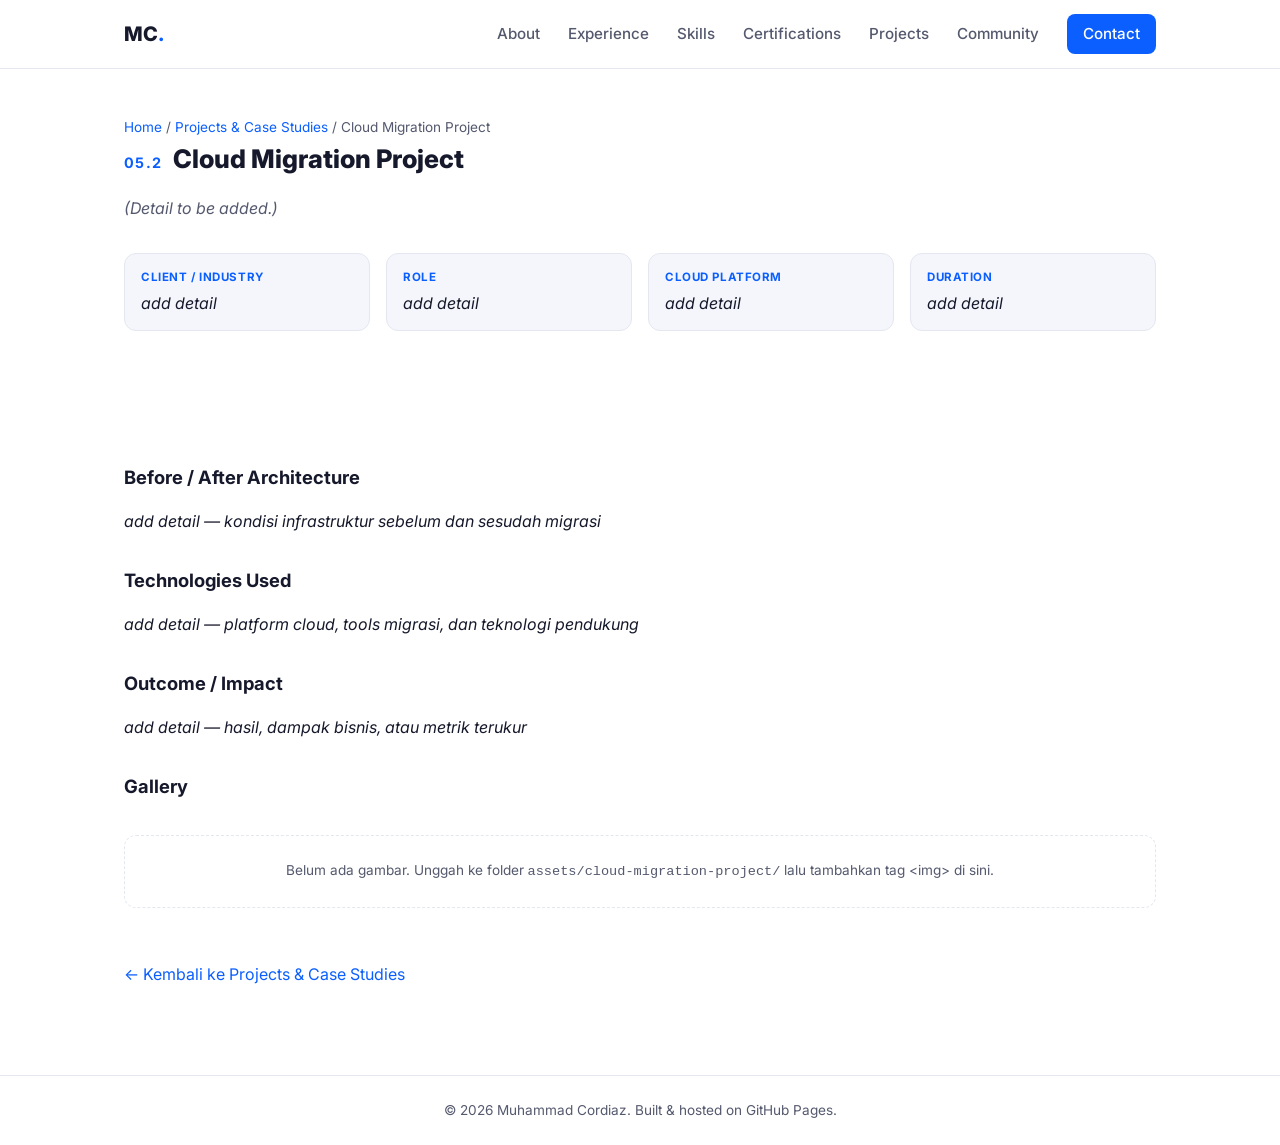
==== projects/cloud-migration-project.html @ a1bafc5b "Add project detail pages with links and gallery styling Link project cards to dedicated detail pages" ====
<!DOCTYPE html>
<html lang="id">
<head>
<meta charset="UTF-8">
<meta name="viewport" content="width=device-width, initial-scale=1.0">
<title>Cloud Migration Project — Muhammad Cordiaz</title>
<meta name="description" content="Studi kasus cloud migration project oleh Muhammad Cordiaz — arsitektur before/after, teknologi yang digunakan, dan hasil terukur.">

<meta property="og:type" content="article">
<meta property="og:title" content="Cloud Migration Project — Muhammad Cordiaz">
<meta property="og:description" content="Studi kasus cloud migration project oleh Muhammad Cordiaz.">
<meta property="og:url" content="https://cordiaz.github.io/projects/cloud-migration-project.html">

<link rel="icon" href="data:image/svg+xml,%3Csvg xmlns='http://www.w3.org/2000/svg' viewBox='0 0 100 100'%3E%3Crect width='100' height='100' rx='20' fill='%230b5fff'/%3E%3Ctext x='50' y='68' font-size='58' text-anchor='middle' fill='white' font-family='Arial, sans-serif' font-weight='bold'%3EC%3C/text%3E%3C/svg%3E">

<link rel="preconnect" href="https://fonts.googleapis.com">
<link rel="preconnect" href="https://fonts.gstatic.com" crossorigin>
<link href="https://fonts.googleapis.com/css2?family=Inter:wght@400;500;600;700;800&display=swap" rel="stylesheet">

<link rel="stylesheet" href="../style.css">
</head>
<body>

<header class="site-header" id="top">
  <div class="container header-inner">
    <a class="logo" href="../index.html#top">MC<span>.</span></a>
    <button class="nav-toggle" id="navToggle" aria-label="Toggle navigation" aria-expanded="false">
      <span></span><span></span><span></span>
    </button>
    <nav class="nav" id="nav">
      <a href="../index.html#about">About</a>
      <a href="../index.html#experience">Experience</a>
      <a href="../index.html#skills">Skills</a>
      <a href="../index.html#certifications">Certifications</a>
      <a href="../index.html#projects">Projects</a>
      <a href="../index.html#community">Community</a>
      <a href="../index.html#contact" class="nav-cta">Contact</a>
    </nav>
  </div>
</header>

<main>

  <section class="section project-detail-hero">
    <div class="container">
      <p class="breadcrumb">
        <a href="../index.html">Home</a> /
        <a href="../index.html#projects">Projects &amp; Case Studies</a> /
        Cloud Migration Project
      </p>
      <h2 class="section-title"><span>05.2</span> Cloud Migration Project</h2>
      <p class="section-intro"><em>(Detail to be added.)</em></p>

      <div class="project-meta">
        <div class="project-meta-item">
          <span class="project-meta-label">Client / Industry</span>
          <span><em>add detail</em></span>
        </div>
        <div class="project-meta-item">
          <span class="project-meta-label">Role</span>
          <span><em>add detail</em></span>
        </div>
        <div class="project-meta-item">
          <span class="project-meta-label">Cloud Platform</span>
          <span><em>add detail</em></span>
        </div>
        <div class="project-meta-item">
          <span class="project-meta-label">Duration</span>
          <span><em>add detail</em></span>
        </div>
      </div>
    </div>
  </section>

  <section class="section">
    <div class="container project-body">
      <h3>Before / After Architecture</h3>
      <p><em>add detail — kondisi infrastruktur sebelum dan sesudah migrasi</em></p>

      <h3>Technologies Used</h3>
      <p><em>add detail — platform cloud, tools migrasi, dan teknologi pendukung</em></p>

      <h3>Outcome / Impact</h3>
      <p><em>add detail — hasil, dampak bisnis, atau metrik terukur</em></p>

      <h3>Gallery</h3>
      <div class="project-gallery">
        <!--
          Tambahkan gambar di sini, contoh:
          <img src="../assets/cloud-migration-project/diagram-01.jpg" alt="Deskripsi gambar">
        -->
        <p class="project-gallery-empty">Belum ada gambar. Unggah ke folder <code>assets/cloud-migration-project/</code> lalu tambahkan tag &lt;img&gt; di sini.</p>
      </div>

      <p class="back-to-projects"><a href="../index.html#projects">&larr; Kembali ke Projects &amp; Case Studies</a></p>
    </div>
  </section>

</main>

<footer class="site-footer">
  <div class="container footer-inner">
    <p>&copy; <span id="year"></span> Muhammad Cordiaz. Built &amp; hosted on GitHub Pages.</p>
  </div>
</footer>

<script src="../script.js"></script>
</body>
</html>
---- style.css ----
:root {
  --bg: #ffffff;
  --bg-alt: #f4f6fb;
  --text: #16192b;
  --text-muted: #55596e;
  --border: #e4e7f0;
  --accent: #0b5fff;
  --accent-dark: #0842b8;
  --accent-soft: #eaf1ff;
  --card-bg: #ffffff;
  --header-bg: rgba(255, 255, 255, 0.85);
  --radius: 12px;
  --max-width: 1080px;
  color-scheme: light;
}

@media (prefers-color-scheme: dark) {
  :root:not([data-theme="light"]) {
    --bg: #0f1220;
    --bg-alt: #151933;
    --text: #eef0fb;
    --text-muted: #a7abc7;
    --border: #262b4a;
    --accent: #5b8dff;
    --accent-dark: #7fa4ff;
    --accent-soft: #1b2450;
    --card-bg: #171c38;
    --header-bg: rgba(15, 18, 32, 0.85);
    color-scheme: dark;
  }
}

* { box-sizing: border-box; }

html { scroll-behavior: smooth; }

body {
  margin: 0;
  background: var(--bg);
  color: var(--text);
  font-family: 'Inter', -apple-system, BlinkMacSystemFont, 'Segoe UI', sans-serif;
  line-height: 1.6;
  -webkit-font-smoothing: antialiased;
}

.container {
  max-width: var(--max-width);
  margin: 0 auto;
  padding: 0 24px;
}

a { color: var(--accent); text-decoration: none; }
a:hover { color: var(--accent-dark); }

/* Header */
.site-header {
  position: sticky;
  top: 0;
  z-index: 50;
  background: var(--header-bg);
  backdrop-filter: blur(10px);
  border-bottom: 1px solid var(--border);
}

.header-inner {
  display: flex;
  align-items: center;
  justify-content: space-between;
  height: 68px;
}

.logo {
  font-weight: 800;
  font-size: 1.25rem;
  color: var(--text);
}
.logo span { color: var(--accent); }

.nav {
  display: flex;
  align-items: center;
  gap: 28px;
}

.nav a {
  color: var(--text-muted);
  font-weight: 500;
  font-size: 0.95rem;
}
.nav a:hover { color: var(--text); }

.nav-cta {
  background: var(--accent);
  color: #fff !important;
  padding: 8px 16px;
  border-radius: 8px;
}
.nav-cta:hover { background: var(--accent-dark); }

.nav-toggle {
  display: none;
  flex-direction: column;
  justify-content: center;
  gap: 5px;
  width: 36px;
  height: 36px;
  background: none;
  border: none;
  cursor: pointer;
}
.nav-toggle span {
  display: block;
  height: 2px;
  width: 100%;
  background: var(--text);
  border-radius: 2px;
}

/* Hero */
.hero {
  padding: 96px 0 64px;
  background: radial-gradient(circle at 20% 20%, var(--accent-soft), transparent 60%);
}

.eyebrow {
  color: var(--accent);
  font-weight: 600;
  text-transform: uppercase;
  letter-spacing: 0.08em;
  font-size: 0.85rem;
  margin: 0 0 12px;
}

.hero h1 {
  font-size: clamp(2rem, 5vw, 3rem);
  margin: 0 0 20px;
  font-weight: 800;
  letter-spacing: -0.02em;
}

.hero-lede {
  max-width: 640px;
  color: var(--text-muted);
  font-size: 1.1rem;
  margin: 0 0 32px;
}

.hero-actions {
  display: flex;
  flex-wrap: wrap;
  gap: 12px;
  margin-bottom: 32px;
}

.btn {
  display: inline-block;
  padding: 12px 22px;
  border-radius: 8px;
  font-weight: 600;
  font-size: 0.95rem;
  border: 1px solid transparent;
}
.btn-primary {
  background: var(--accent);
  color: #fff !important;
}
.btn-primary:hover { background: var(--accent-dark); }
.btn-ghost {
  background: transparent;
  color: var(--text) !important;
  border-color: var(--border);
}
.btn-ghost:hover { border-color: var(--accent); color: var(--accent) !important; }

.hero-badges {
  list-style: none;
  display: flex;
  flex-wrap: wrap;
  gap: 10px;
  padding: 0;
  margin: 0;
}
.hero-badges li {
  font-size: 0.8rem;
  font-weight: 600;
  color: var(--text-muted);
  background: var(--card-bg);
  border: 1px solid var(--border);
  padding: 6px 12px;
  border-radius: 999px;
}

/* Sections */
.section { padding: 72px 0; }
.section-alt { background: var(--bg-alt); }

.section-title {
  font-size: 1.6rem;
  font-weight: 800;
  margin: 0 0 32px;
  display: flex;
  align-items: baseline;
  gap: 10px;
}
.section-title span {
  color: var(--accent);
  font-size: 0.9rem;
  font-weight: 700;
  letter-spacing: 0.1em;
}

.section-intro {
  color: var(--text-muted);
  margin: -16px 0 32px;
  max-width: 640px;
}

.section-note {
  margin-top: 28px;
  font-size: 0.9rem;
  color: var(--text-muted);
}

/* About */
.about-grid {
  display: grid;
  gap: 20px;
  max-width: 760px;
}
.about-grid p { margin: 0; color: var(--text-muted); }

/* Timeline */
.timeline {
  list-style: none;
  padding: 0;
  margin: 0;
  border-left: 2px solid var(--border);
}
.timeline-item {
  position: relative;
  padding: 0 0 36px 28px;
}
.timeline-item:last-child { padding-bottom: 0; }
.timeline-item::before {
  content: "";
  position: absolute;
  left: -7px;
  top: 4px;
  width: 12px;
  height: 12px;
  border-radius: 50%;
  background: var(--accent);
  border: 3px solid var(--bg-alt);
}
.timeline-date {
  font-size: 0.85rem;
  font-weight: 600;
  color: var(--accent);
}
.timeline-body h3 {
  margin: 4px 0 2px;
  font-size: 1.1rem;
}
.timeline-org {
  margin: 0 0 8px;
  font-size: 0.9rem;
  color: var(--text-muted);
  font-weight: 500;
}
.timeline-body p:last-child {
  margin: 0;
  color: var(--text-muted);
}

/* Skills */
.skills-grid {
  display: grid;
  grid-template-columns: repeat(auto-fit, minmax(220px, 1fr));
  gap: 16px;
}
.skill-card {
  background: var(--card-bg);
  border: 1px solid var(--border);
  border-radius: var(--radius);
  padding: 20px;
}
.skill-card h3 {
  margin: 0 0 8px;
  font-size: 1rem;
}
.skill-card p {
  margin: 0;
  color: var(--text-muted);
  font-size: 0.92rem;
}

/* Certifications */
.highlight-badge {
  display: flex;
  flex-wrap: wrap;
  align-items: center;
  gap: 12px;
  background: var(--accent-soft);
  border: 1px solid var(--accent);
  border-radius: var(--radius);
  padding: 18px 22px;
  margin-bottom: 28px;
}
.highlight-badge strong { color: var(--accent-dark); }
.highlight-badge span { color: var(--text-muted); font-size: 0.9rem; }

.cert-grid {
  display: grid;
  grid-template-columns: repeat(auto-fit, minmax(240px, 1fr));
  gap: 14px;
}
.cert-item {
  background: var(--card-bg);
  border: 1px solid var(--border);
  border-radius: var(--radius);
  padding: 16px 18px;
}
.cert-item h4 {
  margin: 0 0 4px;
  font-size: 0.95rem;
}
.cert-item span {
  font-size: 0.82rem;
  color: var(--text-muted);
}

/* Projects */
.project-grid {
  display: grid;
  grid-template-columns: repeat(auto-fit, minmax(260px, 1fr));
  gap: 18px;
}
.project-card {
  background: var(--card-bg);
  border: 1px solid var(--border);
  border-radius: var(--radius);
  padding: 22px;
}
.project-card--placeholder {
  border-style: dashed;
}
.project-card h3 {
  margin: 0 0 8px;
  font-size: 1.05rem;
}
.project-field {
  font-size: 0.85rem;
  color: var(--accent);
  font-weight: 600;
  margin: 0 0 8px;
}
.project-card-link {
  display: inline-block;
  margin-top: 10px;
  font-size: 0.88rem;
  font-weight: 600;
}

/* Project detail pages */
.breadcrumb {
  font-size: 0.85rem;
  color: var(--text-muted);
  margin: 24px 0 0;
}
.breadcrumb a { color: var(--accent); }
.project-detail-hero { padding: 24px 0 0; }
.project-meta {
  display: grid;
  grid-template-columns: repeat(auto-fit, minmax(200px, 1fr));
  gap: 16px;
  margin: 28px 0;
}
.project-meta-item {
  background: var(--bg-alt);
  border: 1px solid var(--border);
  border-radius: var(--radius);
  padding: 14px 16px;
}
.project-meta-label {
  display: block;
  font-size: 0.72rem;
  text-transform: uppercase;
  letter-spacing: 0.05em;
  color: var(--accent);
  font-weight: 700;
  margin-bottom: 4px;
}
.project-body h3 {
  margin: 32px 0 8px;
  font-size: 1.15rem;
}
.project-gallery {
  display: grid;
  grid-template-columns: repeat(auto-fit, minmax(220px, 1fr));
  gap: 16px;
  margin: 20px 0 8px;
}
.project-gallery img {
  width: 100%;
  display: block;
  border-radius: var(--radius);
  border: 1px solid var(--border);
  object-fit: cover;
  aspect-ratio: 4 / 3;
}
.project-gallery-empty {
  border: 1px dashed var(--border);
  border-radius: var(--radius);
  padding: 24px;
  text-align: center;
  color: var(--text-muted);
  font-size: 0.85rem;
}
.back-to-projects { margin-top: 40px; }

.project-card p:last-child {
  margin: 0;
  color: var(--text-muted);
  font-size: 0.92rem;
}

/* Community */
.community-list {
  list-style: none;
  padding: 0;
  margin: 0;
  display: grid;
  gap: 12px;
  max-width: 640px;
}
.community-list li {
  position: relative;
  padding-left: 22px;
  color: var(--text-muted);
}
.community-list li::before {
  content: "";
  position: absolute;
  left: 0;
  top: 9px;
  width: 8px;
  height: 8px;
  border-radius: 50%;
  background: var(--accent);
}

/* Contact */
.contact-grid {
  display: grid;
  grid-template-columns: repeat(auto-fit, minmax(220px, 1fr));
  gap: 14px;
}
.contact-item {
  display: flex;
  flex-direction: column;
  gap: 4px;
  background: var(--card-bg);
  border: 1px solid var(--border);
  border-radius: var(--radius);
  padding: 18px;
}
.contact-item:hover { border-color: var(--accent); }
.contact-label {
  font-size: 0.78rem;
  text-transform: uppercase;
  letter-spacing: 0.06em;
  color: var(--text-muted);
}
.contact-value {
  font-weight: 600;
  color: var(--text);
}

/* Footer */
.site-footer {
  border-top: 1px solid var(--border);
  padding: 24px 0;
}
.footer-inner p {
  margin: 0;
  color: var(--text-muted);
  font-size: 0.85rem;
  text-align: center;
}

/* Responsive nav */
@media (max-width: 720px) {
  .nav-toggle { display: flex; }
  .nav {
    position: absolute;
    top: 68px;
    left: 0;
    right: 0;
    background: var(--bg);
    border-bottom: 1px solid var(--border);
    flex-direction: column;
    align-items: flex-start;
    gap: 0;
    padding: 8px 24px 16px;
    display: none;
  }
  .nav.open { display: flex; }
  .nav a {
    width: 100%;
    padding: 12px 0;
    border-bottom: 1px solid var(--border);
  }
  .nav-cta {
    margin-top: 8px;
    text-align: center;
  }
  .hero { padding: 72px 0 48px; }
}
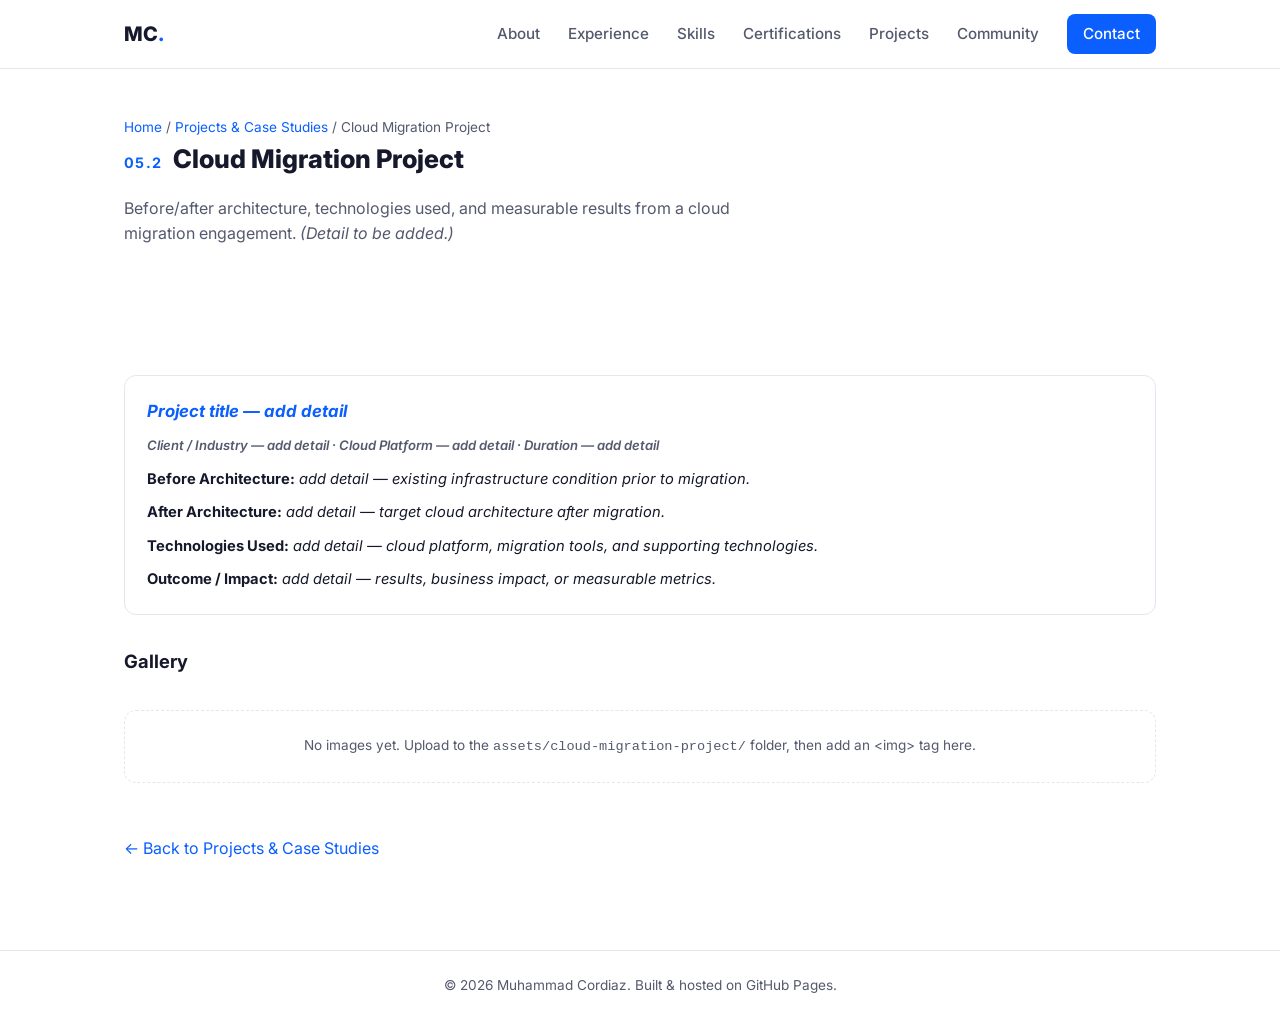
==== commit 6652ddb9: "Align Cloud Migration Project page format with Training Program Delivered Restructure the Cloud Migr" ====
--- a/projects/cloud-migration-project.html
+++ b/projects/cloud-migration-project.html
@@ -1,14 +1,14 @@
 <!DOCTYPE html>
-<html lang="id">
+<html lang="en">
 <head>
 <meta charset="UTF-8">
 <meta name="viewport" content="width=device-width, initial-scale=1.0">
 <title>Cloud Migration Project — Muhammad Cordiaz</title>
-<meta name="description" content="Studi kasus cloud migration project oleh Muhammad Cordiaz — arsitektur before/after, teknologi yang digunakan, dan hasil terukur.">
+<meta name="description" content="Cloud migration project case study by Muhammad Cordiaz — before/after architecture, technologies used, and measurable results.">
 
 <meta property="og:type" content="article">
 <meta property="og:title" content="Cloud Migration Project — Muhammad Cordiaz">
-<meta property="og:description" content="Studi kasus cloud migration project oleh Muhammad Cordiaz.">
+<meta property="og:description" content="Cloud migration project case study by Muhammad Cordiaz.">
 <meta property="og:url" content="https://cordiaz.github.io/projects/cloud-migration-project.html">
 
 <link rel="icon" href="data:image/svg+xml,%3Csvg xmlns='http://www.w3.org/2000/svg' viewBox='0 0 100 100'%3E%3Crect width='100' height='100' rx='20' fill='%230b5fff'/%3E%3Ctext x='50' y='68' font-size='58' text-anchor='middle' fill='white' font-family='Arial, sans-serif' font-weight='bold'%3EC%3C/text%3E%3C/svg%3E">
@@ -49,50 +49,35 @@
         Cloud Migration Project
       </p>
       <h2 class="section-title"><span>05.2</span> Cloud Migration Project</h2>
-      <p class="section-intro"><em>(Detail to be added.)</em></p>
-
-      <div class="project-meta">
-        <div class="project-meta-item">
-          <span class="project-meta-label">Client / Industry</span>
-          <span><em>add detail</em></span>
-        </div>
-        <div class="project-meta-item">
-          <span class="project-meta-label">Role</span>
-          <span><em>add detail</em></span>
-        </div>
-        <div class="project-meta-item">
-          <span class="project-meta-label">Cloud Platform</span>
-          <span><em>add detail</em></span>
-        </div>
-        <div class="project-meta-item">
-          <span class="project-meta-label">Duration</span>
-          <span><em>add detail</em></span>
-        </div>
-      </div>
+      <p class="section-intro">Before/after architecture, technologies used, and measurable results from a cloud migration engagement. <em>(Detail to be added.)</em></p>
     </div>
   </section>
 
   <section class="section">
     <div class="container project-body">
-      <h3>Before / After Architecture</h3>
-      <p><em>add detail — kondisi infrastruktur sebelum dan sesudah migrasi</em></p>
+      <div class="solution-cards">
 
-      <h3>Technologies Used</h3>
-      <p><em>add detail — platform cloud, tools migrasi, dan teknologi pendukung</em></p>
+        <div class="card">
+          <h3><em>Project title — add detail</em></h3>
+          <p class="card-meta"><em>Client / Industry — add detail</em> &middot; <em>Cloud Platform — add detail</em> &middot; <em>Duration — add detail</em></p>
+          <p><strong>Before Architecture:</strong> <em>add detail — existing infrastructure condition prior to migration.</em></p>
+          <p><strong>After Architecture:</strong> <em>add detail — target cloud architecture after migration.</em></p>
+          <p><strong>Technologies Used:</strong> <em>add detail — cloud platform, migration tools, and supporting technologies.</em></p>
+          <p><strong>Outcome / Impact:</strong> <em>add detail — results, business impact, or measurable metrics.</em></p>
+        </div>
 
-      <h3>Outcome / Impact</h3>
-      <p><em>add detail — hasil, dampak bisnis, atau metrik terukur</em></p>
+      </div>
 
       <h3>Gallery</h3>
       <div class="project-gallery">
         <!--
-          Tambahkan gambar di sini, contoh:
-          <img src="../assets/cloud-migration-project/diagram-01.jpg" alt="Deskripsi gambar">
+          Add images here, for example:
+          <img src="../assets/cloud-migration-project/diagram-01.jpg" alt="Image description">
         -->
-        <p class="project-gallery-empty">Belum ada gambar. Unggah ke folder <code>assets/cloud-migration-project/</code> lalu tambahkan tag &lt;img&gt; di sini.</p>
+        <p class="project-gallery-empty">No images yet. Upload to the <code>assets/cloud-migration-project/</code> folder, then add an &lt;img&gt; tag here.</p>
       </div>
 
-      <p class="back-to-projects"><a href="../index.html#projects">&larr; Kembali ke Projects &amp; Case Studies</a></p>
+      <p class="back-to-projects"><a href="../index.html#projects">&larr; Back to Projects &amp; Case Studies</a></p>
     </div>
   </section>
 
--- a/style.css
+++ b/style.css
@@ -417,6 +417,37 @@
   font-size: 0.85rem;
 }
 .back-to-projects { margin-top: 40px; }
+
+.solution-cards {
+  display: grid;
+  grid-template-columns: repeat(auto-fit, minmax(260px, 1fr));
+  gap: 18px;
+  margin: 24px 0 8px;
+}
+.solution-cards .card {
+  background: var(--card-bg);
+  border: 1px solid var(--border);
+  border-radius: var(--radius);
+  padding: 22px;
+}
+.solution-cards .card h3 {
+  margin: 0 0 10px;
+  font-size: 1.05rem;
+  color: var(--accent);
+}
+.solution-cards .card .card-meta {
+  font-size: 0.82rem;
+  font-weight: 600;
+  color: var(--text-muted);
+  margin: 0 0 12px;
+}
+.solution-cards .card p {
+  font-size: 0.92rem;
+  margin: 0 0 10px;
+}
+.solution-cards .card p:last-child {
+  margin: 0;
+}
 
 .project-card p:last-child {
   margin: 0;
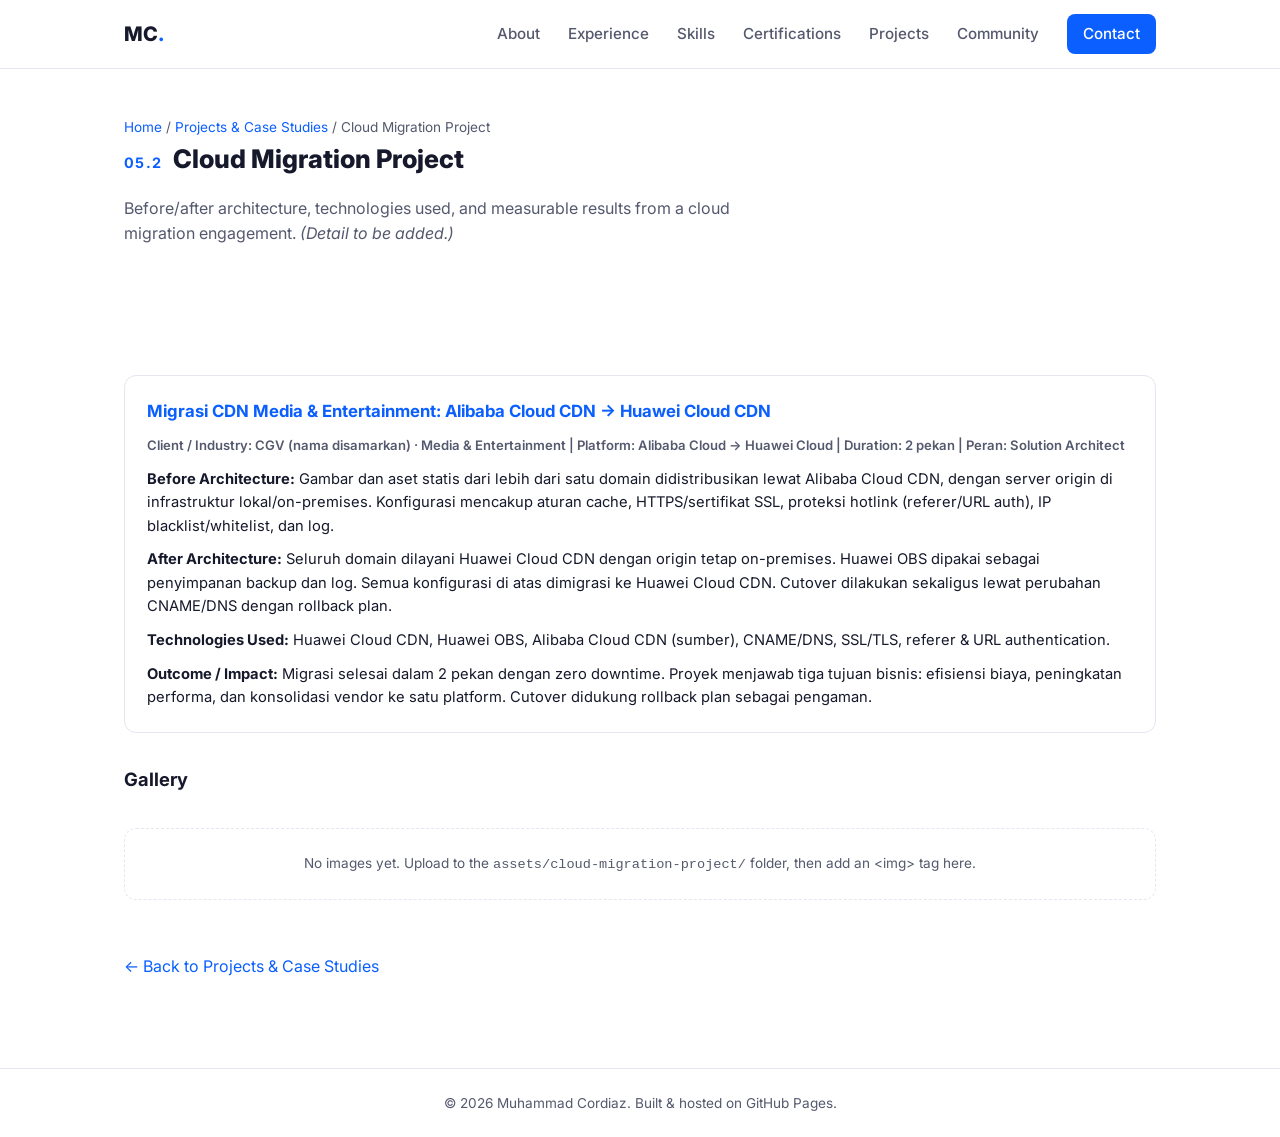
==== commit 9c2e588b: "Add project details for CDN migration case study" ====
--- a/projects/cloud-migration-project.html
+++ b/projects/cloud-migration-project.html
@@ -57,14 +57,14 @@
     <div class="container project-body">
       <div class="solution-cards">
 
-        <div class="card">
-          <h3><em>Project title — add detail</em></h3>
-          <p class="card-meta"><em>Client / Industry — add detail</em> &middot; <em>Cloud Platform — add detail</em> &middot; <em>Duration — add detail</em></p>
-          <p><strong>Before Architecture:</strong> <em>add detail — existing infrastructure condition prior to migration.</em></p>
-          <p><strong>After Architecture:</strong> <em>add detail — target cloud architecture after migration.</em></p>
-          <p><strong>Technologies Used:</strong> <em>add detail — cloud platform, migration tools, and supporting technologies.</em></p>
-          <p><strong>Outcome / Impact:</strong> <em>add detail — results, business impact, or measurable metrics.</em></p>
-        </div>
+<div class="card">
+  <h3>Migrasi CDN Media &amp; Entertainment: Alibaba Cloud CDN → Huawei Cloud CDN</h3>
+  <p class="card-meta">Client / Industry: CGV (nama disamarkan) · Media &amp; Entertainment | Platform: Alibaba Cloud → Huawei Cloud | Duration: 2 pekan | Peran: Solution Architect</p>
+  <p><strong>Before Architecture:</strong> Gambar dan aset statis dari lebih dari satu domain didistribusikan lewat Alibaba Cloud CDN, dengan server origin di infrastruktur lokal/on-premises. Konfigurasi mencakup aturan cache, HTTPS/sertifikat SSL, proteksi hotlink (referer/URL auth), IP blacklist/whitelist, dan log.</p>
+  <p><strong>After Architecture:</strong> Seluruh domain dilayani Huawei Cloud CDN dengan origin tetap on-premises. Huawei OBS dipakai sebagai penyimpanan backup dan log. Semua konfigurasi di atas dimigrasi ke Huawei Cloud CDN. Cutover dilakukan sekaligus lewat perubahan CNAME/DNS dengan rollback plan.</p>
+  <p><strong>Technologies Used:</strong> Huawei Cloud CDN, Huawei OBS, Alibaba Cloud CDN (sumber), CNAME/DNS, SSL/TLS, referer &amp; URL authentication.</p>
+  <p><strong>Outcome / Impact:</strong> Migrasi selesai dalam 2 pekan dengan zero downtime. Proyek menjawab tiga tujuan bisnis: efisiensi biaya, peningkatan performa, dan konsolidasi vendor ke satu platform. Cutover didukung rollback plan sebagai pengaman.</p>
+</div>
 
       </div>
 
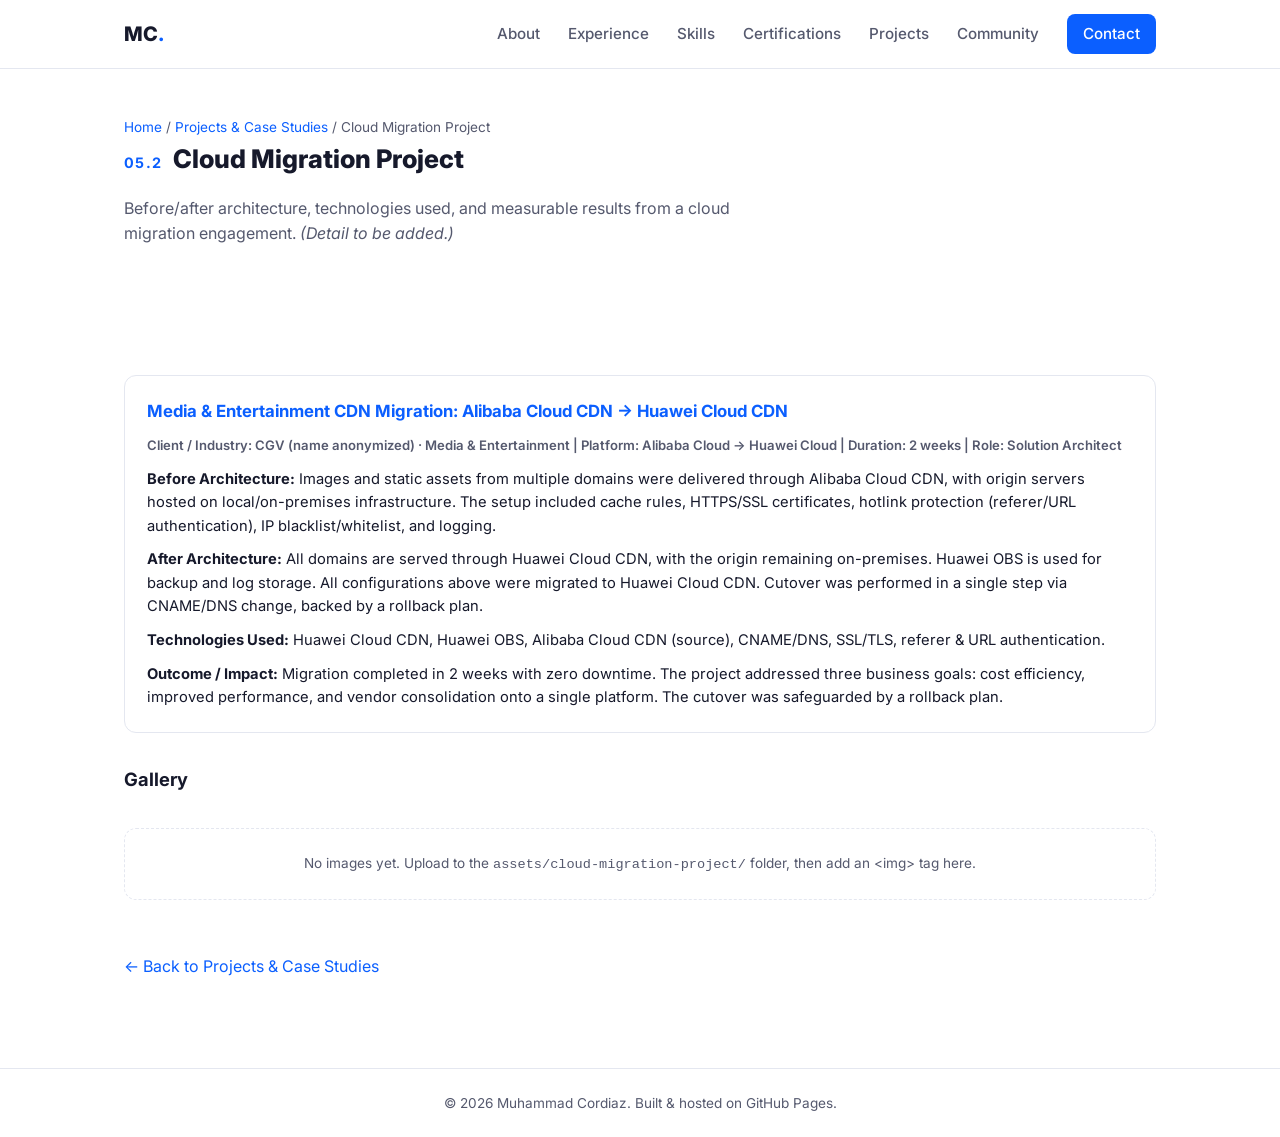
==== commit 4bcf2c8e: "Translate project details from Indonesian to English" ====
--- a/projects/cloud-migration-project.html
+++ b/projects/cloud-migration-project.html
@@ -58,12 +58,12 @@
       <div class="solution-cards">
 
 <div class="card">
-  <h3>Migrasi CDN Media &amp; Entertainment: Alibaba Cloud CDN → Huawei Cloud CDN</h3>
-  <p class="card-meta">Client / Industry: CGV (nama disamarkan) · Media &amp; Entertainment | Platform: Alibaba Cloud → Huawei Cloud | Duration: 2 pekan | Peran: Solution Architect</p>
-  <p><strong>Before Architecture:</strong> Gambar dan aset statis dari lebih dari satu domain didistribusikan lewat Alibaba Cloud CDN, dengan server origin di infrastruktur lokal/on-premises. Konfigurasi mencakup aturan cache, HTTPS/sertifikat SSL, proteksi hotlink (referer/URL auth), IP blacklist/whitelist, dan log.</p>
-  <p><strong>After Architecture:</strong> Seluruh domain dilayani Huawei Cloud CDN dengan origin tetap on-premises. Huawei OBS dipakai sebagai penyimpanan backup dan log. Semua konfigurasi di atas dimigrasi ke Huawei Cloud CDN. Cutover dilakukan sekaligus lewat perubahan CNAME/DNS dengan rollback plan.</p>
-  <p><strong>Technologies Used:</strong> Huawei Cloud CDN, Huawei OBS, Alibaba Cloud CDN (sumber), CNAME/DNS, SSL/TLS, referer &amp; URL authentication.</p>
-  <p><strong>Outcome / Impact:</strong> Migrasi selesai dalam 2 pekan dengan zero downtime. Proyek menjawab tiga tujuan bisnis: efisiensi biaya, peningkatan performa, dan konsolidasi vendor ke satu platform. Cutover didukung rollback plan sebagai pengaman.</p>
+  <h3>Media &amp; Entertainment CDN Migration: Alibaba Cloud CDN → Huawei Cloud CDN</h3>
+  <p class="card-meta">Client / Industry: CGV (name anonymized) · Media &amp; Entertainment | Platform: Alibaba Cloud → Huawei Cloud | Duration: 2 weeks | Role: Solution Architect</p>
+  <p><strong>Before Architecture:</strong> Images and static assets from multiple domains were delivered through Alibaba Cloud CDN, with origin servers hosted on local/on-premises infrastructure. The setup included cache rules, HTTPS/SSL certificates, hotlink protection (referer/URL authentication), IP blacklist/whitelist, and logging.</p>
+  <p><strong>After Architecture:</strong> All domains are served through Huawei Cloud CDN, with the origin remaining on-premises. Huawei OBS is used for backup and log storage. All configurations above were migrated to Huawei Cloud CDN. Cutover was performed in a single step via CNAME/DNS change, backed by a rollback plan.</p>
+  <p><strong>Technologies Used:</strong> Huawei Cloud CDN, Huawei OBS, Alibaba Cloud CDN (source), CNAME/DNS, SSL/TLS, referer &amp; URL authentication.</p>
+  <p><strong>Outcome / Impact:</strong> Migration completed in 2 weeks with zero downtime. The project addressed three business goals: cost efficiency, improved performance, and vendor consolidation onto a single platform. The cutover was safeguarded by a rollback plan.</p>
 </div>
 
       </div>
